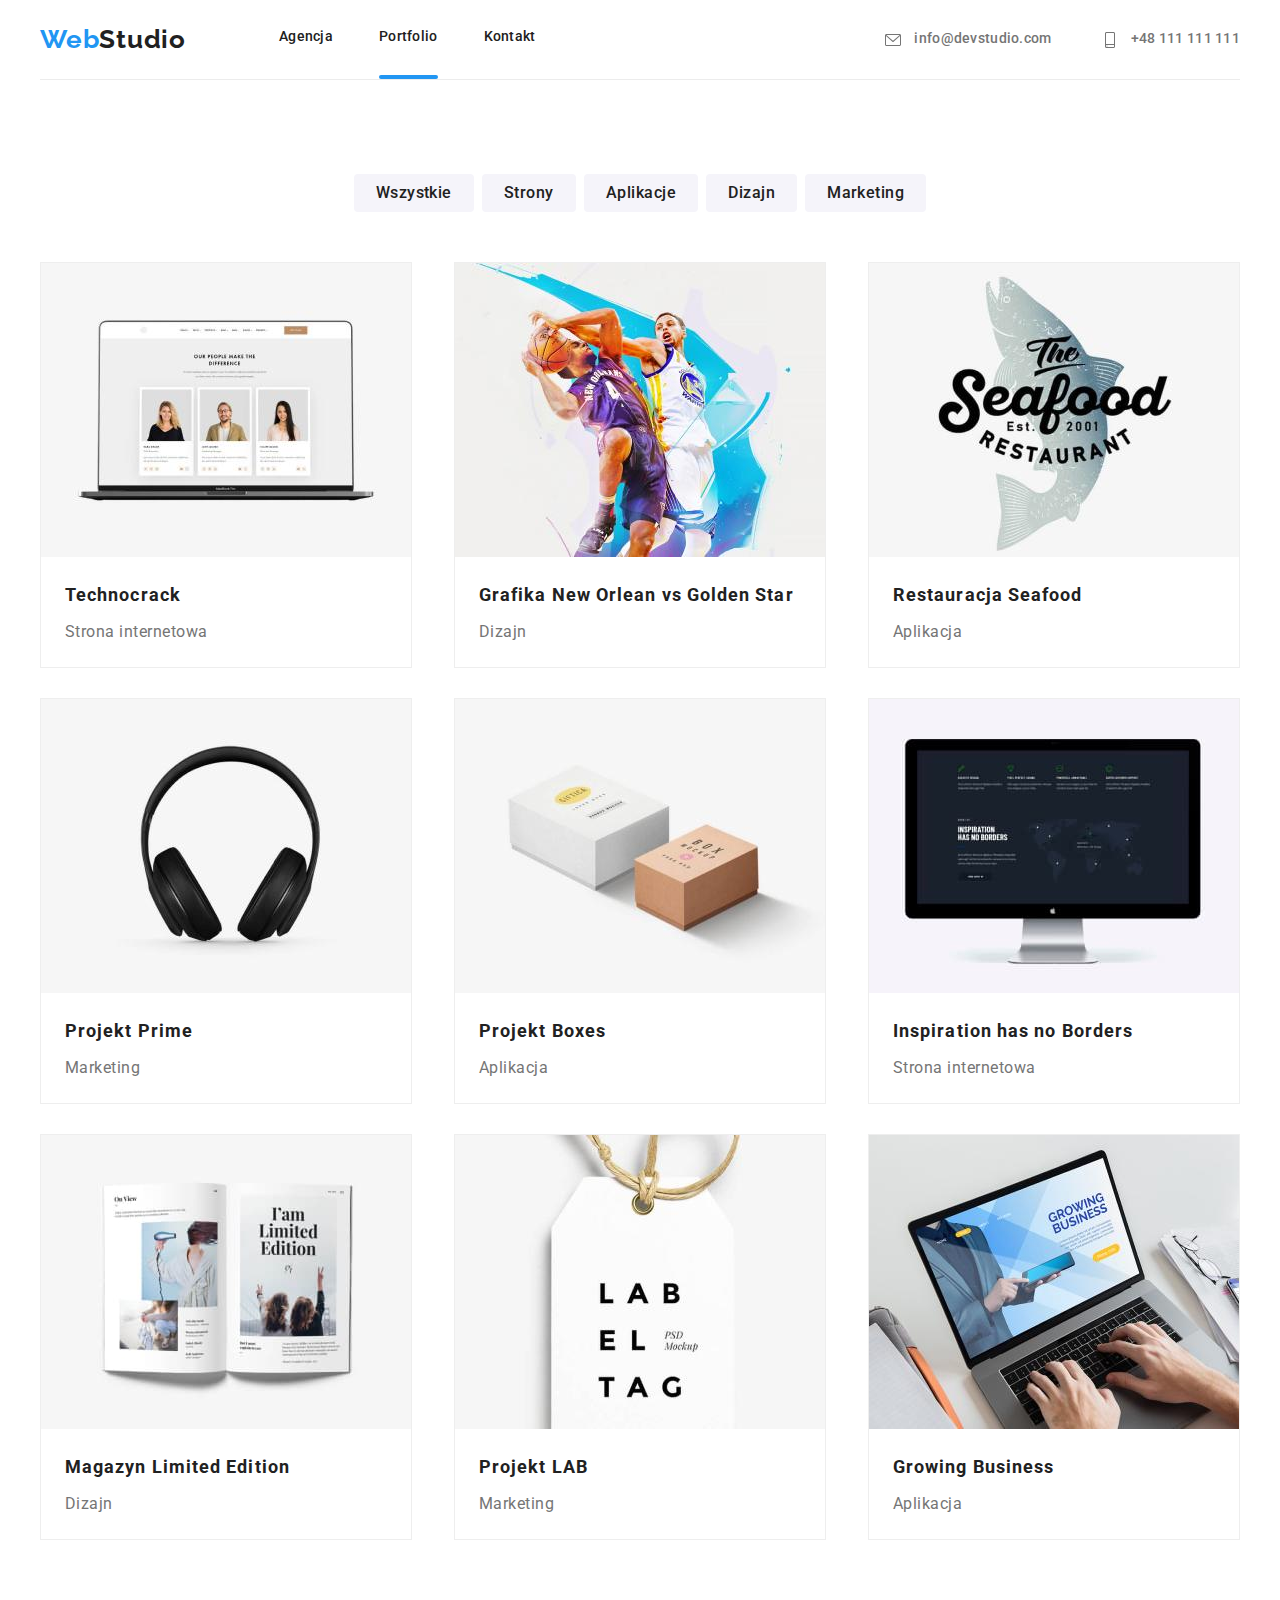
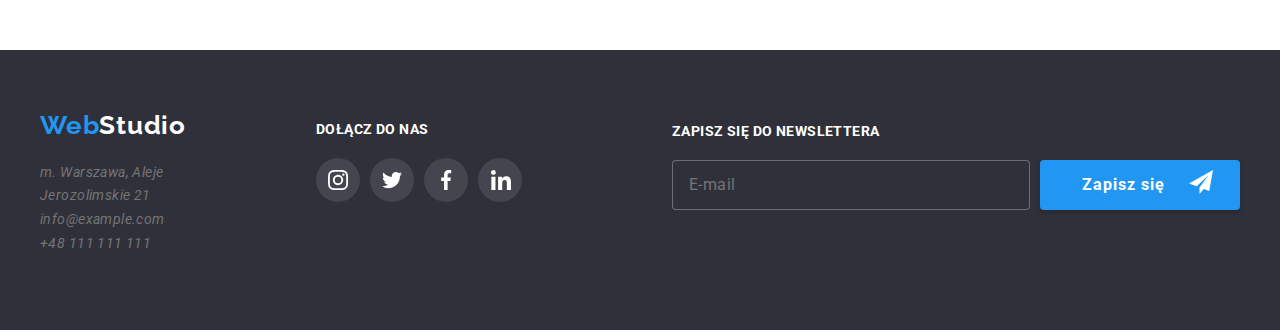
==== portfolio.html @ 516ffc54 "BEM do sprawdzania" ====
<!DOCTYPE html>
<html lang="PL">
  <head>
    <meta charset="UTF-8" />
    <meta http-equiv="X-UA-Compatible" content="IE=edge" />
    <meta name="viewport" content="width=device-width, initial-scale=1.0" />
    <!--Open Google Fonts-->
    <link rel="preconnect" href="https://fonts.googleapis.com" />
    <link rel="preconnect" href="https://fonts.gstatic.com" crossorigin />
    <link
      href="https://fonts.googleapis.com/css2?family=Raleway:wght@700&family=Roboto:wght@400;500;700;900&display=swap"
      rel="stylesheet"
    />
    <!-- Close google fonts-->
    <link
      rel="stylesheet"
      href="https://cdnjs.cloudflare.com/ajax/libs/modern-normalize/1.0.0/modern-normalize.min.css"
    />
    <link rel="stylesheet" href="css/styles.css" />
    <title>Portfolio</title>
  </head>

  <body>
    <header>
      <div class="container">
        <div class="nav-discription">
          <div class="nav-discription__nav-area">
            <a class="main-logo" href="index.html"
              ><span class="main-logo__top-logo-one">Web</span
              ><span class="main-logo__top-logo-two">Studio</span></a
            >
            <nav>
              <ul class="nav-discription__site-navigation">
                <li><a class="nav-discription__item-agency" href="index.html">Agencja</a></li>
                <li>
                  <a class="strip nav-discription__strip" href="portfolio.html">Portfolio</a>
                </li>
                <li><a class="nav-discription__item-contact" href="#">Kontakt</a></li>
              </ul>
            </nav>
          </div>

          <ul class="nav-discription__contact-us">
            <li>
              <a class="nav-discription__social-item" href="mailto:info@devstudio.com"
                ><svg width="16" height="16" class="nav-discription__icon">
                  <use href="images/icons.svg#icon-envelope"></use>
                </svg>
                info@devstudio.com</a
              >
            </li>
            <li>
              <a class="nav-discription__social-item" href="tel:+48111111111"
                ><svg width="16" height="16" class="nav-discription__icon">
                  <use href="images/icons.svg#icon-smartphone"></use>
                </svg>
                +48 111 111 111</a
              >
            </li>
          </ul>
        </div>
      </div>
    </header>

    <main>
      <section>
        <ul class="portfolio-buttons-area container">
          <li><button class="portfolio-buttons-area__button" type="button">Wszystkie</button></li>
          <li><button class="portfolio-buttons-area__button" type="button">Strony</button></li>
          <li><button class="portfolio-buttons-area__button" type="button">Aplikacje</button></li>
          <li><button class="portfolio-buttons-area__button" type="button">Dizajn</button></li>
          <li><button class="portfolio-buttons-area__button" type="button">Marketing</button></li>
        </ul>
      </section>

      <section class="container">
        <ul class="portfolio-projects">
          <li class="portfolio-projects__images-shadow">
            <div class="portfolio-projects__box-overlay">
              <img
                class="portfolio-projects__image"
                src="images/portfolio-images/technocrack.jpg"
                alt="strona internetowa, na której są pracownicy"
              />
              <div class="portfolio-projects__item-overlay">
                <p class="portfolio-projects__text-overlay">
                  Technocrack jest popularną platformą wykorzystywaną do rozpowszechniania
                  koronawirusa. Firmy wykorzystują tę platformę do celów szpiegowskich i ataków na
                  niezabezpieczone serwery konkurencji
                </p>
              </div>
            </div>
            <div class="portfolio-projects__border">
              <h3 class="portfolio-projects__project-name">Technocrack</h3>
              <p class="portfolio-projects__project-discription">Strona internetowa</p>
            </div>
          </li>

          <li class="portfolio-projects__images-shadow">
            <div class="portfolio-projects__box-overlay">
              <img
                class="portfolio-projects__image"
                src="images/portfolio-images/grafika-new-orlean-vs-golden-star.jpg"
                alt="strona internetowa, na której są pracownicy"
              />
              <div class="portfolio-projects__item-overlay">
                <p class="portfolio-projects__text-overlay">
                  Technocrack jest popularną platformą wykorzystywaną do rozpowszechniania
                  koronawirusa. Firmy wykorzystują tę platformę do celów szpiegowskich i ataków na
                  niezabezpieczone serwery konkurencji
                </p>
              </div>
            </div>
            <div class="portfolio-projects__border">
              <h3 class="portfolio-projects__project-name">Grafika New Orlean vs Golden Star</h3>
              <p class="portfolio-projects__project-discription">Dizajn</p>
            </div>
          </li>

          <li class="portfolio-projects__images-shadow">
            <div class="portfolio-projects__box-overlay">
              <img
                class="portfolio-projects__image"
                src="images/portfolio-images/restauracja-seafood.jpg"
                alt="strona internetowa, na której są pracownicy"
              />
              <div class="portfolio-projects__item-overlay">
                <p class="portfolio-projects__text-overlay">
                  Technocrack jest popularną platformą wykorzystywaną do rozpowszechniania
                  koronawirusa. Firmy wykorzystują tę platformę do celów szpiegowskich i ataków na
                  niezabezpieczone serwery konkurencji
                </p>
              </div>
            </div>
            <div class="portfolio-projects__border">
              <h3 class="portfolio-projects__project-name">Restauracja Seafood</h3>
              <p class="portfolio-projects__project-discription">Aplikacja</p>
            </div>
          </li>

          <li class="portfolio-projects__images-shadow">
            <div class="portfolio-projects__box-overlay">
              <img
                class="portfolio-projects__image"
                src="images/portfolio-images/projekt-prime.jpg"
                alt="strona internetowa, na której są pracownicy"
              />
              <div class="portfolio-projects__item-overlay">
                <p class="portfolio-projects__text-overlay">
                  Technocrack jest popularną platformą wykorzystywaną do rozpowszechniania
                  koronawirusa. Firmy wykorzystują tę platformę do celów szpiegowskich i ataków na
                  niezabezpieczone serwery konkurencji
                </p>
              </div>
            </div>
            <div class="portfolio-projects__border">
              <h3 class="portfolio-projects__project-name">Projekt Prime</h3>
              <p class="portfolio-projects__project-discription">Marketing</p>
            </div>
          </li>

          <li class="portfolio-projects__images-shadow">
            <div class="portfolio-projects__box-overlay">
              <img
                class="portfolio-projects__image"
                src="images/portfolio-images/projekt-boxes.jpg"
                alt="strona internetowa, na której są pracownicy"
              />
              <div class="portfolio-projects__item-overlay">
                <p class="portfolio-projects__text-overlay">
                  Technocrack jest popularną platformą wykorzystywaną do rozpowszechniania
                  koronawirusa. Firmy wykorzystują tę platformę do celów szpiegowskich i ataków na
                  niezabezpieczone serwery konkurencji
                </p>
              </div>
            </div>
            <div class="portfolio-projects__border">
              <h3 class="portfolio-projects__project-name">Projekt Boxes</h3>
              <p class="portfolio-projects__project-discription">Aplikacja</p>
            </div>
          </li>

          <li class="portfolio-projects__images-shadow">
            <div class="portfolio-projects__box-overlay">
              <img
                class="portfolio-projects__image"
                src="images/portfolio-images/inspiration-has-no-borders.jpg"
                alt="strona internetowa, na której są pracownicy"
              />
              <div class="portfolio-projects__item-overlay">
                <p class="portfolio-projects__text-overlay">
                  Technocrack jest popularną platformą wykorzystywaną do rozpowszechniania
                  koronawirusa. Firmy wykorzystują tę platformę do celów szpiegowskich i ataków na
                  niezabezpieczone serwery konkurencji
                </p>
              </div>
            </div>
            <div class="portfolio-projects__border">
              <h3 class="portfolio-projects__project-name">Inspiration has no Borders</h3>
              <p class="portfolio-projects__project-discription">Strona internetowa</p>
            </div>
          </li>

          <li class="portfolio-projects__images-shadow">
            <div class="portfolio-projects__box-overlay">
              <img
                class="portfolio-projects__image"
                src="images/portfolio-images/magazyn-limited-edition.jpg"
                alt="strona internetowa, na której są pracownicy"
              />
              <div class="portfolio-projects__item-overlay">
                <p class="portfolio-projects__text-overlay">
                  Technocrack jest popularną platformą wykorzystywaną do rozpowszechniania
                  koronawirusa. Firmy wykorzystują tę platformę do celów szpiegowskich i ataków na
                  niezabezpieczone serwery konkurencji
                </p>
              </div>
            </div>
            <div class="portfolio-projects__border">
              <h3 class="portfolio-projects__project-name">Magazyn Limited Edition</h3>
              <p class="portfolio-projects__project-discription">Dizajn</p>
            </div>
          </li>

          <li class="portfolio-projects__images-shadow">
            <div class="portfolio-projects__box-overlay">
              <img
                class="portfolio-projects__image"
                src="images/portfolio-images/projekt-lab.jpg "
                alt="strona internetowa, na której są pracownicy"
              />
              <div class="portfolio-projects__item-overlay">
                <p class="portfolio-projects__text-overlay">
                  Technocrack jest popularną platformą wykorzystywaną do rozpowszechniania
                  koronawirusa. Firmy wykorzystują tę platformę do celów szpiegowskich i ataków na
                  niezabezpieczone serwery konkurencji
                </p>
              </div>
            </div>
            <div class="portfolio-projects__border">
              <h3 class="portfolio-projects__project-name">Projekt LAB</h3>
              <p class="portfolio-projects__project-discription">Marketing</p>
            </div>
          </li>

          <li class="portfolio-projects__images-shadow">
            <div class="portfolio-projects__box-overlay">
              <img
                class="portfolio-projects__image"
                src="images/portfolio-images/growing-business.jpg"
                alt="strona internetowa, na której są pracownicy"
              />
              <div class="portfolio-projects__item-overlay">
                <p class="portfolio-projects__text-overlay">
                  Technocrack jest popularną platformą wykorzystywaną do rozpowszechniania
                  koronawirusa. Firmy wykorzystują tę platformę do celów szpiegowskich i ataków na
                  niezabezpieczone serwery konkurencji
                </p>
              </div>
            </div>
            <div class="portfolio-projects__border">
              <h3 class="portfolio-projects__project-name">Growing Business</h3>
              <p class="portfolio-projects__project-discription">Aplikacja</p>
            </div>
          </li>
        </ul>
      </section>
    </main>

    <footer class="footer-wrapper">
      <div class="footer-container">
        <div class="footer-discription">
          <a class="footer-logo" href="index.html"
            ><span class="footer-logo__logo-one">Web</span
            ><span class="footer-logo__logo-two">Studio</span></a
          >
          <address>
            <ul class="footer-nav">
              <li>
                <a class="footer-nav__social-links" href="https://goo.gl/maps/fYrhQ94LUuPDDyDd8">
                  m. Warszawa, Aleje Jerozolimskie 21</a
                >
              </li>
              <li>
                <a class="footer-nav__social-links" href="mailto:info@example.com"
                  >info@example.com</a
                >
              </li>
              <li>
                <a class="footer-nav__social-links" href="tel:+48111111111">+48 111 111 111</a>
              </li>
            </ul>
          </address>
        </div>

        <div class="footer-social-media">
          <p class="footer-social-media__header">DOŁĄCZ DO NAS</p>

          <ul class="footer-social-media__list-icons">
            <li>
              <a class="footer-social-media__link" href="#">
                <svg class="footer-social-media__icon" width="44" height="44">
                  <use width="20" x="12" href="images/icons.svg#icon-instagram-2"></use>
                </svg>
              </a>
            </li>
            <li>
              <a href="#">
                <svg class="footer-social-media__icon" width="44" height="44">
                  <use width="20" x="12" href="images/icons.svg#icon-twitter-1"></use>
                </svg>
              </a>
            </li>
            <li>
              <a href="#">
                <svg class="footer-social-media__icon" width="44" height="44">
                  <use width="20" x="12" href="images/icons.svg#icon-facebook-1"></use>
                </svg>
              </a>
            </li>
            <li>
              <a href="#">
                <svg class="footer-social-media__icon" width="44" height="44">
                  <use width="20" x="13" href="images/icons.svg#icon-linkedin-1"></use>
                </svg>
              </a>
            </li>
          </ul>
        </div>

        <form class="footer-form">
          <label class="footer-form__label" for="user_email">Zapisz się do newslettera</label>
          <div class="footer-form__input-discription">
            <input
              class="footer-form__input"
              type="email"
              name="email"
              id="user_email"
              placeholder="E-mail"
              required
            />
            <button class="footer-form__button" type="submit">
              Zapisz się
              <svg width="24" height="24">
                <use href="images/icons.svg#icon-send"></use>
              </svg>
            </button>
          </div>
        </form>
      </div>
    </footer>
  </body>
</html>
---- css/styles.css ----
body {
  font-family: 'Roboto';
  background: var(--color-white);
  max-width: 1600px;
}

:root {
  --color-black: #212121;
  --color-white: #ffffff;
  --color-blue: #2196f3;
  --color-grey: #757575;
  --bg-color: #2f303a;
  --bg-white-color: #f5f4fa;
  --bg-light-grey: #f5f4fa;
  --border-button: #ececec;
  --border-images: #eeeeee;
  --border-frames-clients: #afb1b8;
  --icons-fill-grey: #afb1b8;
}

.container {
  max-width: 1200px;
  margin: 0 auto;
}

.nav-discription {
  display: flex;
  justify-content: space-between;
  padding-top: 24px;
  padding-bottom: 24px;
  border-bottom: 1px solid var(--border-button);
  text-decoration: none;
  color: var(--color-black);
}

.nav-discription__nav-area {
  display: flex;
  align-items: center;
}

.main-logo {
  text-decoration: none;
  color: var(--color-black);
}

.main-logo__top-logo-one {
  font-family: 'Raleway';
  font-weight: 700;
  font-size: 26px;
  line-height: 1.19;
  letter-spacing: 0.03em;
  color: var(--color-blue);
  text-decoration: none;
  margin-top: 0;
  margin-bottom: 0;
  padding-top: 24px;
  padding-bottom: 25px;
}

.main-logo__top-logo-two {
  font-family: 'Raleway';
  font-weight: 700;
  font-size: 26px;
  line-height: 1.19;
  letter-spacing: 0.03em;
  color: var(--color-black);
  margin-top: 0;
  margin-bottom: 0;
}

.nav-discription__site-navigation {
  display: flex;
  list-style: none;
  font-family: 'Roboto';
  font-weight: 500;
  font-size: 14px;
  line-height: 1.14;
  letter-spacing: 0.02em;
  margin-top: 0;
  margin-bottom: 0;
  margin-left: 93px;
  padding-left: 0;
  gap: 46px;
}

.nav-discription__item-agency,
.nav-discription__item-portfolio,
.nav-discription__item-contact {
  text-decoration: none;
  color: var(--color-black);
}

.nav-discription__strip,
.nav-discription__item-portfolio,
.nav-discription__item-contact {
  text-decoration: none;
  color: var(--color-black);
}

.strip::after {
  position: relative;
  display: flex;
  content: '';
  height: 4px;
  width: 100%;
  top: 30px;
  background: var(--color-blue);
  border-radius: 2px;
}

.nav-discription__strip:hover,
.nav-discription__item-agency:hover,
.nav-discription__item-portfolio:hover,
.nav-discription__item-contact:hover,
.social-links:hover,
.nav-discription__social-item:hover,
.nav-discription__icon:hover,
.nav-discription__contact-us:hover,
.footer-nav__social-links:hover {
  color: var(--color-blue);
  transition: 250ms cubic-bezier(0.4, 0, 0.2, 1);
}

.social-links {
  text-decoration: none;
  color: var(--color-black);
}

.nav-discription__contact-us {
  display: flex;
  align-items: center;
  list-style-type: none;
  font-family: 'Roboto';
  font-weight: 500;
  font-size: 14px;
  line-height: 1.14;
  letter-spacing: 0.02em;
  margin: 0px;
  padding: 0px;
  margin-left: 271px;
  gap: 50px;
}

.nav-discription__social-item {
  color: var(--color-grey);
  text-decoration: none;
}

.nav-discription__icon {
  fill: currentColor;
  vertical-align: middle;
  margin-right: 10px;
}

.wrapper-main-studio-discription {
  max-width: 1600px;
  height: 600px;
  margin: 0 auto;
  padding: 200px 452px 200px 452px;
  background-color: var(--bg-color);
  background-image: url('../images/images-studio/headermane-img.jpg'),
    linear-gradient(90deg, rgba(47, 48, 58, 0.4) 0%, rgba(47, 48, 58, 0.4) 0%);
}

.main-studio-discription {
  display: flex;
  flex-direction: column;
  align-items: center;
  position: absolute;
  margin: 0 auto;
}

.main-studio-text {
  max-width: 696px;
  font-family: 'Roboto';
  font-weight: 900;
  font-size: 44px;
  line-height: 1.36;
  text-align: center;
  letter-spacing: 0.06em;
  color: var(--color-white);
  margin: 0 auto;
  margin-bottom: 30px;
}

.studio-button {
  width: 200px;
  height: 50px;
  border: none;
  box-shadow: 0px 4px 4px rgba(0, 0, 0, 0.15);
  border-radius: 4px;
  border-radius: 4px;
  background: var(--color-blue);
  cursor: pointer;
}

.studio-button__text {
  font-family: 'Roboto';
  font-weight: 700;
  font-size: 16px;
  line-height: 1.87;
  color: var(--color-white);
}

.advantages {
  display: flex;
  list-style: none;
  justify-content: space-between;
  margin: 0 auto;
  padding: 0;
  padding-top: 94px;
  padding-bottom: 94px;
  gap: 30px;
}

.advantages__text-block {
  font-family: 'Roboto';
  font-weight: 700;
  font-size: 14px;
  line-height: 1.14;
  letter-spacing: 0.03em;
  color: var(--color-black);
}

.advantages__text-block-discription {
  max-width: 270px;
  font-family: 'Roboto';
  font-weight: 400;
  font-size: 14px;
  line-height: 1.71;
  letter-spacing: 0.03em;
  color: var(--color-grey);
}

.advantages__advantages-icon {
  border-radius: 4px;
  background-color: var(--bg-light-grey);
  cursor: pointer;
}

.advantages-item {
  padding: 25px 100px;
}

.our-clients__header,
.our-activities-wrapper__header,
.our-team__header {
  text-align: center;
  font-family: 'Roboto';
  font-weight: 700;
  font-size: 36px;
  line-height: 1.16;
  letter-spacing: 0.03em;
  color: var(--color-black);
}

.our-activities-wrapper {
  padding-bottom: 94px;
}

.our-activities-wrapper__header {
  margin-top: 0;
  margin-bottom: 50px;
}

.our-activities-images {
  display: flex;
  list-style: none;
  justify-content: space-between;
  margin: 0 auto;
  padding: 0px;
  padding-top: 0px;
  gap: 30px;
}

.our-activities-images__img-position {
  position: relative;
  width: 370px;
}

.our-activities-images__text-wrapper {
  position: absolute;
  width: 370px;
  height: 70px;
  top: 224px;
  background: rgba(47, 48, 58, 0.8);
}

.our-activities-images__text-position {
  font-family: 'Roboto';
  font-weight: 700;
  font-size: 14px;
  line-height: 1.14;
  text-align: center;
  letter-spacing: 0.03em;
  text-transform: uppercase;
  color: var(--color-white);
  margin: 0;
  padding: 27px;
}

.our-team-area {
  max-width: 1600px;
  background: var(--bg-white-color);
  padding-bottom: 94px;
  padding-top: 94px;
}

.our-team__header {
  margin: 0;
  margin-bottom: 50px;
}

.our-team {
  display: flex;
  list-style: none;
  justify-content: space-between;
  margin: 0 auto;
  padding: 0;
  gap: 30px;
}

.our-team__img-discription {
  max-width: 270px;
  height: 260px;
}

.our-team__border {
  text-align: center;
  background: var(--color-white);
  box-shadow: 0px 1px 3px rgba(0, 0, 0, 0.12), 0px 1px 1px rgba(0, 0, 0, 0.14),
    0px 2px 1px rgba(0, 0, 0, 0.2);
  border-radius: 0px 0px 4px 4px;
}

.our-team__employee-name {
  font-family: 'Roboto';
  font-weight: 500;
  font-size: 16px;
  line-height: 1.19;
  letter-spacing: 0.03em;
  color: var(--color-black);
  margin: 0;
  padding-top: 30px;
}

.our-team__employee-position {
  font-family: 'Roboto';
  font-weight: 400;
  font-size: 16px;
  line-height: 1.18;
  letter-spacing: 0.03em;
  color: var(--color-grey);
  margin-top: 10px;
  margin-bottom: 0;
}

.our-team__social-box {
  display: flex;
  list-style: none;
  fill: var(--icons-fill-grey);
  padding: 16px 32px 18px 32px;
  gap: 10px;
}

.our-team__icon {
  border-radius: 50%;
  transition: 250ms cubic-bezier(0.4, 0, 0.2, 1);
}

.our-team__icon:hover {
  border-radius: 50%;
  background-color: var(--color-blue);
  fill: var(--color-white);
  cursor: pointer;
  transition: 250ms cubic-bezier(0.4, 0, 0.2, 1);
}

.team-social-icon:active {
  border-radius: 50%;
  background-color: var(--color-blue);
  fill: var(--color-white);
}

.our-team__social-link {
  fill: var(--icons-fill-grey);
}

.our-team__social-link:focus .our-team__icon,
.footer-social-media__link:focus .footer-social-media__icon {
  border-radius: 50%;
  fill: var(--color-white);
  background-color: var(--color-blue);
}

.our-clients {
  padding-top: 94px;
  padding-bottom: 94px;
}

.our-clients {
  margin: 0;
  margin-bottom: 50px;
}

.our-clients__list-items {
  list-style: none;
  display: flex;
  justify-content: space-between;
  cursor: pointer;
  margin: 0 auto;
  padding: 0px;
}

.our-clients__icon {
  width: 170px;
  height: 92px;
  border: 1px solid var(--border-frames-clients);
  border-radius: 4px;
  fill: var(--icons-fill-grey);
}

.our-clients__icon:hover {
  fill: var(--color-blue);
  border: 1px solid var(--color-blue);
  border-radius: 4px;
  transition: 250ms cubic-bezier(0.4, 0, 0.2, 1);
}

.footer-wrapper {
  max-width: 1600px;
  background-color: var(--bg-color);
}

.footer-discription {
  display: flex;
  flex-direction: column;
  align-items: baseline;
  padding-top: 60px;
  padding-bottom: 60px;
}

.footer-container {
  max-width: 1200px;
  display: flex;
  margin: 0 auto;
}

.footer-logo {
  text-decoration: none;
}

.footer-logo__logo-one {
  font-family: 'Raleway';
  font-weight: 700;
  font-size: 26px;
  line-height: 1.19;
  letter-spacing: 0.03em;
  color: var(--color-blue);
  text-decoration: none;
}

.footer-logo__logo-two {
  font-family: 'Raleway';
  font-weight: 700;
  font-size: 26px;
  line-height: 1.19;
  letter-spacing: 0.03em;
  color: var(--color-white);
  text-decoration: none;
}

.footer-nav {
  list-style: none;
  font-family: 'Roboto';
  font-weight: 400;
  font-size: 14px;
  line-height: 1.71;
  letter-spacing: 0.03em;
  color: rgba(255, 255, 255, 0.6);
  margin-top: 20px;
  gap: 9px;
  padding-left: 0;
}

.footer-nav__social-links {
  text-decoration: none;
  color: var(--color-grey);
}

.footer-social-media {
  margin-left: 70px;
  padding-top: 72px;
}

.footer-social-media__header {
  font-family: 'Roboto';
  font-weight: 700;
  font-size: 14px;
  line-height: 1.14;
  letter-spacing: 0.03em;
  color: var(--color-white);
  margin: 0 auto;
  padding-bottom: 20px;
}

.footer-social-media__list-icons {
  display: flex;
  list-style: none;
  margin: 0;
  padding: 0;
  gap: 10px;
}

.footer-social-media__icon {
  border-radius: 50%;
  fill: var(--color-white);
  background: rgba(255, 255, 255, 0.1);
  cursor: pointer;
}

.footer-social-media__icon:hover {
  background-color: var(--color-blue);
  transition: 250ms cubic-bezier(0.4, 0, 0.2, 1);
}

/*footer-form-start*/

.footer-form {
  display: inline-block;
  padding-top: 72px;
  padding-left: 150px;
  padding-bottom: 94px;
}

.footer-form__label {
  font-family: 'Roboto';
  font-style: normal;
  font-weight: 700;
  font-size: 14px;
  line-height: 16px;
  letter-spacing: 0.03em;
  text-transform: uppercase;
  color: var(--color-white);
}

.footer-form__input-discription {
  display: flex;
  justify-content: center;
  align-items: center;
}

.footer-form__input {
  width: 358px;
  height: 50px;
  font-family: 'Roboto';
  font-weight: 400;
  font-size: 16px;
  line-height: 1.25;
  align-items: center;
  letter-spacing: 0.03em;
  color: rgba(255, 255, 255, 0.6);
  border-radius: 4px;
  margin-top: 20px;
  border: 1px solid rgba(255, 255, 255, 0.3);
  background-color: var(--bg-color);
  padding-top: 15px;
  padding-bottom: 15px;
  padding-left: 16px;
}

.footer-form__button {
  width: 200px;
  display: flex;
  font-family: 'Roboto';
  font-weight: 700;
  font-size: 16px;
  line-height: 1.87;
  letter-spacing: 0.06em;
  color: var(--color-white);
  background: var(--color-blue);
  box-shadow: 0px 4px 4px rgba(0, 0, 0, 0.15);
  border-radius: 4px;
  cursor: pointer;
  border: none;
  margin: 0;
  margin-top: 20px;
  margin-left: 10px;
  padding-left: 42px;
  padding-top: 10px;
  padding-bottom: 10px;
  gap: 24px;
}

/*footer-form-end*/

/*portfolio-discription-start*/

.portfolio-buttons-area {
  display: flex;
  flex-direction: row;
  justify-content: center;
  list-style-type: none;
  margin: 0 auto;
  padding: 0;
  padding-top: 94px;
  padding-bottom: 50px;
  gap: 8px;
}

.portfolio-buttons-area__button {
  font-family: 'Roboto';
  font-weight: 500;
  font-size: 16px;
  line-height: 1.62;
  letter-spacing: 0.03em;
  color: var(--color-black);
  background: var(--bg-white-color);
  border: none;
  border-radius: 4px;
  cursor: pointer;
  padding: 6px 22px 6px 22px;
}

.portfolio-buttons-area__button:focus,
.portfolio-buttons-area__button:hover {
  color: var(--color-white);
  background-color: var(--color-blue);
  box-shadow: 0px 3px 1px rgba(0, 0, 0, 0.1), 0px 1px 2px rgba(0, 0, 0, 0.08),
    0px 2px 2px rgba(0, 0, 0, 0.12);
  transition: 250ms cubic-bezier(0.4, 0, 0.2, 1);
}

.portfolio-projects {
  display: flex;
  flex-wrap: wrap;
  list-style-type: none;
  justify-content: space-between;
  margin-top: 0;
  padding: 0;
  padding-bottom: 94px;
  gap: 30px;
}

.portfolio-projects__images-shadow:hover {
  border: 0px solid var(--border-images);
  box-shadow: 0px 1px 1px rgba(0, 0, 0, 0.12), 0px 4px 4px rgba(0, 0, 0, 0.06),
    1px 4px 6px rgba(0, 0, 0, 0.16);
  cursor: pointer;
  transition: 250ms cubic-bezier(0.4, 0, 0.2, 1);
}

.portfolio-projects__project-name {
  font-family: 'Roboto';
  font-weight: 700;
  font-size: 18px;
  line-height: 2;
  letter-spacing: 0.06em;
  color: var(--color-black);
  margin-top: 0px;
  margin-left: 24px;
  margin-bottom: 4px;
  padding-top: 20px;
}

.portfolio-projects__project-discription {
  font-family: 'Roboto';
  font-weight: 400;
  font-size: 16px;
  line-height: 1.87;
  letter-spacing: 0.03em;
  color: var(--color-grey);
  margin-top: 0px;
  margin-bottom: 20px;
  margin-left: 24px;
}

.portfolio-projects__image {
  vertical-align: middle;
  background: var(--color-white);
  border-top: 1px solid var(--border-images);
  border-right: 1px solid var(--border-images);
  border-left: 1px solid var(--border-images);
}

.portfolio-projects__border {
  background: var(--color-white);
  border-left: 1px solid var(--border-images);
  border-bottom: 1px solid var(--border-images);
  border-right: 1px solid var(--border-images);
}

.portfolio-projects__box-overlay {
  position: relative;
  overflow: hidden;
  font-size: 0;
}

.portfolio-projects__item-overlay {
  position: absolute;
  width: 100%;
  height: 100%;
  top: 0;
  left: 0;
  background: rgba(33, 150, 243, 0.9);
  transform: translateY(+100%);
  transition: 250ms cubic-bezier(0.4, 0, 0.2, 1);
}

.portfolio-projects__box-overlay:focus .portfolio-projects__item-overlay,
.portfolio-projects__box-overlay:hover .portfolio-projects__item-overlay {
  transform: translateX(0);
  transition: 250ms cubic-bezier(0.4, 0, 0.2, 1);
}

.portfolio-projects__images-shadow .portfolio-projects__item-overlay {
  transform: translateY(+100%);
  transition: 250ms cubic-bezier(0.4, 0, 0.2, 1);
}

.portfolio-projects__images-shadow:focus .portfolio-projects__item-overlay,
.portfolio-projects__images-shadow:hover .portfolio-projects__item-overlay {
  transform: translateY(0);
  transition: 250ms cubic-bezier(0.4, 0, 0.2, 1);
}

.portfolio-projects__text-overlay {
  width: 100%;
  height: 100%;
  font-family: 'Roboto';
  font-weight: 400;
  font-size: 18px;
  line-height: 28px;
  letter-spacing: 0.03em;
  color: var(--color-white);
  margin: 0;
  padding: 49px 45px 49px 24px;
}

/*portfolio-discription-end*/

/*modal-start*/

.backdrop {
  position: fixed;
  left: 0;
  top: 0;
  width: 100%;
  height: 100%;
  display: flex;
  justify-content: center;
  align-items: center;
  background-color: rgba(0, 0, 0, 0.2);
  transition: transform 250ms cubic-bezier(0.4, 0, 0.2, 1),
    opacity 250ms cubic-bezier(0.4, 0, 0.2, 1);
}

.modal {
  position: absolute;
  width: 528px;
  height: 581px;
  top: 50%;
  left: 50%;
  border-radius: 4px;
  transform: translate(-50%, -50%);
  background-color: var(--color-white);
}

.close-btn-discription {
  position: absolute;
  top: 6px;
  left: 5px;
}

.close-btn {
  position: absolute;
  top: 8px;
  right: 8px;
  width: 30px;
  height: 30px;
  background-color: var(--color-white);
  border-radius: 50%;
  border: 1px solid rgba(0, 0, 0, 0.2);
  cursor: pointer;
}

.is-hidden {
  opacity: 0;
  visibility: hidden;
  pointer-events: none;
}

.modal__header {
  font-family: 'Roboto';
  font-style: normal;
  font-weight: 700;
  font-size: 20px;
  line-height: 1.15;
  text-align: center;
  letter-spacing: 0.03em;
  color: var(--color-black);
  padding: 40px 40px 0 40px;
  margin: 0;
  margin-bottom: 30px;
}

.modal__form-wrapper {
  padding: 0 42px 94px 40px;
}

.modal__form-items {
  position: relative;
  display: flex;
  flex-direction: column;
  margin-top: 10px;
}

.modal__icon {
  position: absolute;
  top: 50%;
  left: 15px;
}

.modal__input:focus,
.modal__textarea:focus {
  border: 1px solid var(--color-blue);
  border-radius: 4px;
  outline: 0;
  transition: 250ms cubic-bezier(0.4, 0, 0.2, 1);
  fill: var(--color-blue);
}

.modal__input:focus + svg {
  fill: #2196f3;
  transition: 250ms cubic-bezier(0.4, 0, 0.2, 1);
}

.modal__input,
.modal__textarea {
  width: 448px;
  height: 40px;
  border: 1px solid rgba(33, 33, 33, 0.2);
  border-radius: 4px;
  padding-left: 42px;
}

.modal__label {
  font-family: 'Roboto';
  font-weight: 400;
  font-size: 12px;
  line-height: 14px;
  letter-spacing: 0.01em;
  color: var(--color-grey);
}

.modal__textarea {
  width: 448px;
  height: 120px;
  margin-bottom: 20px;
  padding: 12px 16px;
}

.modal__textarea::placeholder {
  font-family: 'Roboto';
  font-weight: 400;
  font-size: 12px;
  line-height: 1.16;
  letter-spacing: 0.01em;
  color: rgba(117, 117, 117, 0.5);
  position: absolute;
  top: 12;
  left: 16;
}

.modal__button {
  width: 200px;
  height: 50px;
  font-family: 'Roboto';
  font-weight: 700;
  font-size: 16px;
  line-height: 1.87;
  letter-spacing: 0.06em;
  background-color: var(--color-blue);
  border: none;
  border-radius: 4px;
  box-shadow: 0px 4px 4px rgba(0, 0, 0, 0.15);
  color: var(--color-white);
  margin: 0 auto;
  margin-top: 30px;
  cursor: pointer;
}

.modal-agreements__input[type='checkbox'] {
  width: 15px;
  height: 14px;
  background-color: var(--color-white);
  appearance: none;
  border: 0.1px solid var(--color-black);
  border-radius: 4px;
  margin: 0;
  margin-right: 7px;
}

.modal-agreements__privacy {
  position: relative;
  display: flex;
  align-items: center;
  font-family: 'Roboto';
  font-weight: 400;
  font-size: 14px;
  line-height: 1.71;
  letter-spacing: 0.03em;
  color: var(--color-grey);
  margin: 0 auto;
  margin-right: 14px;
  margin-left: 14px;
  margin-bottom: 40px;
}

.modal-agreements__icon {
  position: absolute;
  top: 50%;
  left: 0;
  transform: translateY(-50%);
  opacity: 0;
  border-radius: 4px;
  transition: 250ms cubic-bezier(0.4, 0, 0.2, 1);
  cursor: pointer;
}

.modal-agreements__input[type='checkbox']:checked + svg {
  opacity: 1;
}

.modal-agreements__link {
  color: var(--color-blue);
}

.modal-agreements__text {
  margin: 0;
  padding: 0;
}

.modal__button {
  display: flex;
  justify-content: center;
  align-items: center;
}

/*modal-end*/
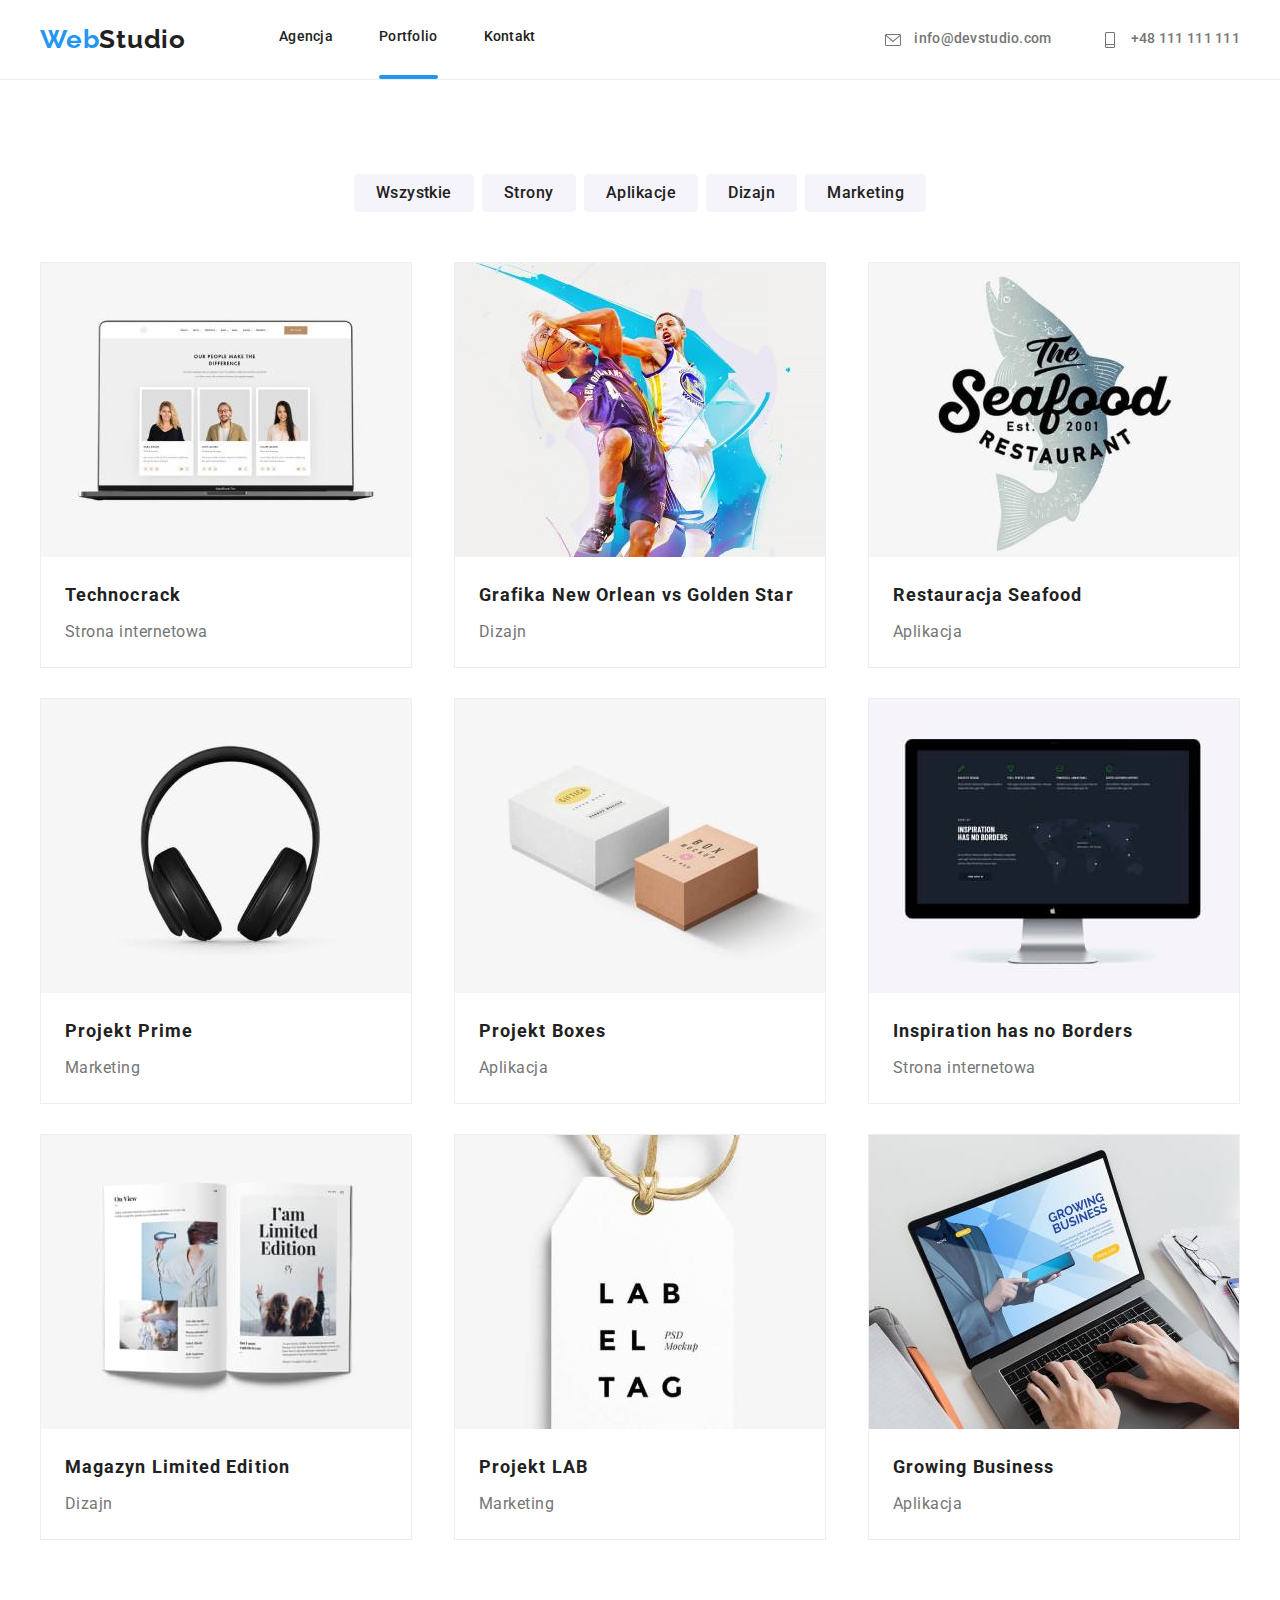
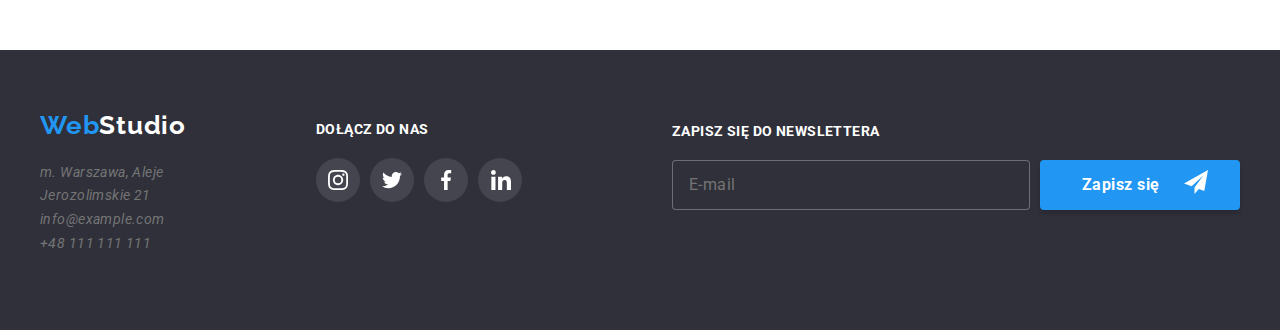
==== commit a3d14459: "hw 7 1 commit" ====
--- a/portfolio.html
+++ b/portfolio.html
@@ -16,12 +16,12 @@
       rel="stylesheet"
       href="https://cdnjs.cloudflare.com/ajax/libs/modern-normalize/1.0.0/modern-normalize.min.css"
     />
-    <link rel="stylesheet" href="css/styles.css" />
+    <link rel="stylesheet" href="css/main.min.css" />
     <title>Portfolio</title>
   </head>
 
   <body>
-    <header>
+    <header class="portfolio-border">
       <div class="container">
         <div class="nav-discription">
           <div class="nav-discription__nav-area">
@@ -42,7 +42,7 @@
 
           <ul class="nav-discription__contact-us">
             <li>
-              <a class="nav-discription__social-item" href="mailto:info@devstudio.com"
+              <a class="nav-discription__social-mail" href="mailto:info@devstudio.com"
                 ><svg width="16" height="16" class="nav-discription__icon">
                   <use href="images/icons.svg#icon-envelope"></use>
                 </svg>
@@ -50,7 +50,7 @@
               >
             </li>
             <li>
-              <a class="nav-discription__social-item" href="tel:+48111111111"
+              <a class="nav-discription__social-tel" href="tel:+48111111111"
                 ><svg width="16" height="16" class="nav-discription__icon">
                   <use href="images/icons.svg#icon-smartphone"></use>
                 </svg>
--- a/css/main.min.css
+++ b/css/main.min.css
@@ -0,0 +1 @@
+body{background:#fff;max-width:1600px}.portfolio-border{border-bottom:1px solid #ececec}.container{max-width:1200px;margin:0 auto}.is-hidden{opacity:0;visibility:hidden;pointer-events:none}.close-btn-discription{position:absolute;top:6px;left:5px}.close-btn{position:absolute;top:8px;right:8px;width:30px;height:30px;background-color:#fff;border-radius:50%;border:1px solid rgba(0,0,0,.1);cursor:pointer}.container{max-width:1200px;margin:0 auto}.container .nav-discription{display:-webkit-box;display:-ms-flexbox;display:flex;-webkit-box-pack:justify;-ms-flex-pack:justify;justify-content:space-between;padding-top:24px;padding-bottom:24px;text-decoration:none;color:#212121}.container .nav-discription__nav-area{display:-webkit-box;display:-ms-flexbox;display:flex;-webkit-box-align:center;-ms-flex-align:center;align-items:center}.container .nav-discription .main-logo{text-decoration:none}.container .nav-discription .main-logo__top-logo-one{font-family:"Raleway";font-weight:700;font-size:26px;line-height:1.19;letter-spacing:.03em;color:#2196f3}.container .nav-discription .main-logo__top-logo-two{font-family:"Raleway";font-weight:700;font-size:26px;line-height:1.19;letter-spacing:.03em;color:#212121}.container .nav-discription__site-navigation{display:-webkit-box;display:-ms-flexbox;display:flex;list-style:none;font-family:"Roboto";font-weight:500;font-size:14px;line-height:1.14;letter-spacing:.02em;margin-top:0;margin-bottom:0;margin-left:93px;padding-left:0;gap:46px}.container .nav-discription__item-agency,.container .nav-discription__item-portfolio,.container .nav-discription__item-contact{text-decoration:none;color:#212121}.container .nav-discription__strip,.container .nav-discription__item-portfolio,.container .nav-discription__item-contact{text-decoration:none;color:#212121}.container .nav-discription__strip::after{position:relative;display:-webkit-box;display:-ms-flexbox;display:flex;content:"";height:4px;width:100%;top:30px;background:#2196f3;border-radius:2px}.container .nav-discription__social-mail{color:#757575;text-decoration:none}.container .nav-discription__social-tel{color:#757575;text-decoration:none}.container .nav-discription__contact-us{display:-webkit-box;display:-ms-flexbox;display:flex;-webkit-box-align:center;-ms-flex-align:center;align-items:center;list-style-type:none;font-family:"Roboto";font-weight:500;font-size:14px;line-height:1.14;letter-spacing:.02em;margin:0px;padding:0px;margin-left:271px;gap:50px}.container .nav-discription__icon{fill:currentColor;vertical-align:middle;margin-right:10px}.container .nav-discription__strip:hover,.container .nav-discription__item-agency:hover,.container .nav-discription__item-portfolio:hover,.container .nav-discription__item-contact:hover,.container .nav-discription__social-mail:hover,.container .nav-discription__social-tel:hover,.container .nav-discription__icon:hover{color:#2196f3;-webkit-transition:250ms cubic-bezier(0.4, 0, 0.2, 1);transition:250ms cubic-bezier(0.4, 0, 0.2, 1)}.wrapper-main-studio-discription{max-width:1600px;height:600px;margin:0 auto;padding:200px 452px 200px 452px;background-color:var(--bg-color);background-image:url("../images/images-studio/headermane-img.jpg"),-webkit-gradient(linear, left top, right top, from(rgba(47, 48, 58, 0.4)), color-stop(0%, rgba(47, 48, 58, 0.4)));background-image:url("../images/images-studio/headermane-img.jpg"),linear-gradient(90deg, rgba(47, 48, 58, 0.4) 0%, rgba(47, 48, 58, 0.4) 0%)}.wrapper-main-studio-discription .main-studio{display:-webkit-box;display:-ms-flexbox;display:flex;-webkit-box-orient:vertical;-webkit-box-direction:normal;-ms-flex-direction:column;flex-direction:column;-webkit-box-align:center;-ms-flex-align:center;align-items:center;position:absolute;margin:0 auto}.wrapper-main-studio-discription .main-studio__main-header{max-width:696px;text-align:center;font-family:"Roboto";font-weight:900;font-size:44px;line-height:1.36;letter-spacing:.06em;color:#fff;margin:0 auto;margin-bottom:30px}.wrapper-main-studio-discription .main-studio__studio-button{width:200px;height:50px;border:none;-webkit-box-shadow:0px 4px 4px rgba(0,0,0,.15);box-shadow:0px 4px 4px rgba(0,0,0,.15);border-radius:4px;border-radius:4px;background:#2196f3;cursor:pointer}.wrapper-main-studio-discription .main-studio__button-text{font-family:"Roboto";font-weight:700;font-size:16px;line-height:1.87;letter-spacing:.06em;color:#fff}.advantages{display:-webkit-box;display:-ms-flexbox;display:flex;list-style:none;-webkit-box-pack:justify;-ms-flex-pack:justify;justify-content:space-between;margin:0 auto;padding:0;padding-top:94px;padding-bottom:94px;gap:30px}.advantages__text-block{font-family:"Roboto";font-weight:700;font-size:14px;line-height:1.14;letter-spacing:.03em;color:#212121}.advantages__text-block-discription{max-width:270px;font-family:"Roboto";font-weight:400;font-size:14px;line-height:1.71;letter-spacing:.03em;color:#212121}.advantages__advantages-icon{border-radius:4px;background-color:#f5f4fa;cursor:pointer}.our-activities-wrapper{padding-bottom:94px}.our-activities-wrapper__header{text-align:center;font-family:"Roboto";font-weight:700;font-size:36px;line-height:1.16;letter-spacing:.03em;color:#212121;margin-top:0;margin-bottom:50px}.our-activities-wrapper .our-activities-images{display:-webkit-box;display:-ms-flexbox;display:flex;list-style:none;-webkit-box-pack:justify;-ms-flex-pack:justify;justify-content:space-between;margin:0 auto;padding:0px;padding-top:0px;gap:30px}.our-activities-wrapper .our-activities-images__img-position{position:relative;width:370px}.our-activities-wrapper .our-activities-images__text-wrapper{position:absolute;width:370px;height:70px;top:224px;background:rgba(47,48,58,.8)}.our-activities-wrapper .our-activities-images__text-position{text-transform:uppercase;text-align:center;font-family:"Roboto";font-weight:700;font-size:14px;line-height:1.14;letter-spacing:.03em;color:#fff;margin:0;padding:27px}.our-team-area{max-width:1600px;background:#f5f4fa;padding-bottom:94px;padding-top:94px}.our-team-area__header{text-align:center;font-family:"Roboto";font-weight:700;font-size:36px;line-height:1.16;letter-spacing:.03em;color:#212121;margin:0;margin-bottom:50px}.our-team-area .our-team{display:-webkit-box;display:-ms-flexbox;display:flex;list-style:none;-webkit-box-pack:justify;-ms-flex-pack:justify;justify-content:space-between;margin:0 auto;padding:0;gap:30px}.our-team-area .our-team__img-discription{max-width:270px;height:260px}.our-team-area .our-team__border{text-align:center;background:#fff;-webkit-box-shadow:0px 1px 3px rgba(0,0,0,.12),0px 1px 1px rgba(0,0,0,.14),0px 2px 1px rgba(0,0,0,.2);box-shadow:0px 1px 3px rgba(0,0,0,.12),0px 1px 1px rgba(0,0,0,.14),0px 2px 1px rgba(0,0,0,.2);border-radius:0px 0px 4px 4px}.our-team-area .our-team__employee-name{font-family:"Roboto";font-weight:500;font-size:16px;line-height:1.19;letter-spacing:.03em;color:#212121;margin:0;padding-top:30px}.our-team-area .our-team__employee-position{font-family:"Roboto";font-weight:400;font-size:16px;line-height:1.18;letter-spacing:.03em;color:#757575;margin-top:10px;margin-bottom:0}.our-team-area .our-team__social-box{display:-webkit-box;display:-ms-flexbox;display:flex;list-style:none;fill:#afb1b8;padding:16px 32px 18px 32px;gap:10px}.our-team-area .our-team__icon{border-radius:50%;-webkit-transition:250ms cubic-bezier(0.4, 0, 0.2, 1);transition:250ms cubic-bezier(0.4, 0, 0.2, 1)}.our-team-area .our-team__icon:hover{border-radius:50%;background-color:#2196f3;fill:#fff;cursor:pointer;-webkit-transition:250ms cubic-bezier(0.4, 0, 0.2, 1);transition:250ms cubic-bezier(0.4, 0, 0.2, 1)}.our-team-area .our-team__icon:active{border-radius:50%;background-color:#2196f3;fill:#fff}.our-team-area .our-team__social-link{fill:#afb1b8}.our-team-area .our-team__social-link:focus .our-team-area .our-team__icon{border-radius:50%;fill:#fff;background-color:#2196f3}.our-clients{padding-top:94px;padding-bottom:94px;margin:0;margin-bottom:50px}.our-clients__header{text-align:center;font-family:"Roboto";font-weight:700;font-size:36px;line-height:1.16;letter-spacing:.03em;color:#212121}.our-clients__list-items{list-style:none;display:-webkit-box;display:-ms-flexbox;display:flex;-webkit-box-pack:justify;-ms-flex-pack:justify;justify-content:space-between;cursor:pointer;margin:0 auto;padding:0px}.our-clients__icon{width:170px;height:92px;border:1px solid #afb1b8;border-radius:4px;fill:#afb1b8}.our-clients__icon:hover{fill:#2196f3;border:1px solid #2196f3;border-radius:4px;-webkit-transition:250ms cubic-bezier(0.4, 0, 0.2, 1);transition:250ms cubic-bezier(0.4, 0, 0.2, 1)}.footer-wrapper{max-width:1600px;background-color:#2f303a}.footer-wrapper .footer-container{max-width:1200px;display:-webkit-box;display:-ms-flexbox;display:flex;margin:0 auto}.footer-wrapper .footer-container .footer-discription{display:-webkit-box;display:-ms-flexbox;display:flex;-webkit-box-orient:vertical;-webkit-box-direction:normal;-ms-flex-direction:column;flex-direction:column;-webkit-box-align:baseline;-ms-flex-align:baseline;align-items:baseline;padding-top:60px;padding-bottom:60px}.footer-wrapper .footer-container .footer-logo{text-decoration:none}.footer-wrapper .footer-container .footer-logo__logo-one{font-family:"Raleway";font-weight:700;font-size:26px;line-height:1.19;letter-spacing:.03em;color:#2196f3;text-decoration:none}.footer-wrapper .footer-container .footer-logo__logo-two{font-family:"Raleway";font-weight:700;font-size:26px;line-height:1.19;letter-spacing:.03em;color:#fff;text-decoration:none}.footer-wrapper .footer-container .footer-nav{list-style:none;font-family:"Roboto";font-weight:400;font-size:14px;line-height:1.71;letter-spacing:.03em;margin-top:20px;gap:9px;padding-left:0}.footer-wrapper .footer-container .footer-nav__social-links{text-decoration:none;color:#757575}.footer-wrapper .footer-container .footer-nav__social-links:hover{color:#2196f3}.footer-wrapper .footer-container .footer-social-media{margin-left:70px;padding-top:72px}.footer-wrapper .footer-container .footer-social-media__header{font-family:"Roboto";font-weight:700;font-size:14px;line-height:1.14;letter-spacing:.03em;color:#fff;margin:0 auto;padding-bottom:20px}.footer-wrapper .footer-container .footer-social-media__list-icons{display:-webkit-box;display:-ms-flexbox;display:flex;list-style:none;margin:0;padding:0;gap:10px}.footer-wrapper .footer-container .footer-social-media__icon{border-radius:50%;fill:#fff;background:rgba(255,255,255,.1);cursor:pointer}.footer-wrapper .footer-container .footer-social-media__icon:hover{background-color:#2196f3;-webkit-transition:250ms cubic-bezier(0.4, 0, 0.2, 1);transition:250ms cubic-bezier(0.4, 0, 0.2, 1)}.footer-wrapper .footer-container .footer-form{display:inline-block;padding-top:72px;padding-left:150px;padding-bottom:94px}.footer-wrapper .footer-container .footer-form__label{text-transform:uppercase;font-family:"Roboto";font-weight:700;font-size:14px;line-height:1.14;letter-spacing:.03em;color:#fff}.footer-wrapper .footer-container .footer-form__input-discription{display:-webkit-box;display:-ms-flexbox;display:flex;-webkit-box-pack:center;-ms-flex-pack:center;justify-content:center;-webkit-box-align:center;-ms-flex-align:center;align-items:center}.footer-wrapper .footer-container .footer-form__input{width:358px;height:50px;-webkit-box-align:center;-ms-flex-align:center;align-items:center;font-family:"Roboto";font-weight:400;font-size:16px;line-height:1.25;letter-spacing:.03em;color:rgba(255,255,255,.6);border-radius:4px;border:1px solid rgba(255,255,255,.3);background-color:#2f303a;margin-top:20px;padding-top:15px;padding-bottom:15px;padding-left:16px}.footer-wrapper .footer-container .footer-form__button{width:200px;display:-webkit-box;display:-ms-flexbox;display:flex;font-family:"Roboto";font-weight:700;font-size:16px;line-height:1.87;letter-spacing:.03em;color:#fff;background:#2196f3;-webkit-box-shadow:0px 4px 4px rgba(0,0,0,.15);box-shadow:0px 4px 4px rgba(0,0,0,.15);border-radius:4px;cursor:pointer;border:none;margin:0;margin-top:20px;margin-left:10px;padding-left:42px;padding-top:10px;padding-bottom:10px;gap:24px}.backdrop{position:fixed;left:0;top:0;width:100%;height:100%;display:-webkit-box;display:-ms-flexbox;display:flex;-webkit-box-pack:center;-ms-flex-pack:center;justify-content:center;-webkit-box-align:center;-ms-flex-align:center;align-items:center;background-color:0px 1px 3px rgba(0,0,0,.12),0px 1px 1px rgba(0,0,0,.14),0px 2px 1px rgba(0,0,0,.2);-webkit-transition:opacity 250ms cubic-bezier(0.4, 0, 0.2, 1),-webkit-transform 250ms cubic-bezier(0.4, 0, 0.2, 1);transition:opacity 250ms cubic-bezier(0.4, 0, 0.2, 1),-webkit-transform 250ms cubic-bezier(0.4, 0, 0.2, 1);transition:transform 250ms cubic-bezier(0.4, 0, 0.2, 1),opacity 250ms cubic-bezier(0.4, 0, 0.2, 1);transition:transform 250ms cubic-bezier(0.4, 0, 0.2, 1),opacity 250ms cubic-bezier(0.4, 0, 0.2, 1),-webkit-transform 250ms cubic-bezier(0.4, 0, 0.2, 1)}.modal{position:absolute;width:528px;height:581px;top:50%;left:50%;border-radius:4px;-webkit-transform:translate(-50%, -50%);transform:translate(-50%, -50%);background-color:#fff}.modal__header{text-align:center;font-family:"Roboto";font-weight:700;font-size:20px;line-height:1.15;letter-spacing:.03em;color:#212121;padding:40px 40px 0 40px;margin:0;margin-bottom:30px}.modal__form-wrapper{padding:0 42px 94px 40px}.modal__form-items{position:relative;display:-webkit-box;display:-ms-flexbox;display:flex;-webkit-box-orient:vertical;-webkit-box-direction:normal;-ms-flex-direction:column;flex-direction:column;margin-top:10px}.modal__icon{position:absolute;top:50%;left:15px}.modal__input:focus,.modal__textarea:focus{border:1px solid #2196f3;border-radius:4px;outline:0;-webkit-transition:250ms cubic-bezier(0.4, 0, 0.2, 1);transition:250ms cubic-bezier(0.4, 0, 0.2, 1);fill:#2196f3}.modal__input:focus+svg{fill:#2196f3;-webkit-transition:250ms cubic-bezier(0.4, 0, 0.2, 1);transition:250ms cubic-bezier(0.4, 0, 0.2, 1)}.modal__input,.modal__textarea{width:448px;height:40px;border:1px solid rgba(33,33,33,.2);border-radius:4px;padding-left:42px}.modal__label{font-family:"Roboto";font-weight:400;font-size:12px;line-height:1.16;letter-spacing:.01em;color:#757575}.modal__textarea{width:448px;height:120px;margin-bottom:20px;padding:12px 16px}.modal__textarea::-webkit-input-placeholder{font-family:"Roboto";font-weight:400;font-size:12px;line-height:1.16;letter-spacing:.01em;color:rgba(117,117,117,.5);position:absolute;top:12;left:16}.modal__textarea::-moz-placeholder{font-family:"Roboto";font-weight:400;font-size:12px;line-height:1.16;letter-spacing:.01em;color:rgba(117,117,117,.5);position:absolute;top:12;left:16}.modal__textarea:-ms-input-placeholder{font-family:"Roboto";font-weight:400;font-size:12px;line-height:1.16;letter-spacing:.01em;color:rgba(117,117,117,.5);position:absolute;top:12;left:16}.modal__textarea::-ms-input-placeholder{font-family:"Roboto";font-weight:400;font-size:12px;line-height:1.16;letter-spacing:.01em;color:rgba(117,117,117,.5);position:absolute;top:12;left:16}.modal__textarea::placeholder{font-family:"Roboto";font-weight:400;font-size:12px;line-height:1.16;letter-spacing:.01em;color:rgba(117,117,117,.5);position:absolute;top:12;left:16}.modal-agreements__input[type=checkbox]{width:15px;height:14px;background-color:#fff;-webkit-appearance:none;-moz-appearance:none;appearance:none;border:.1px solid #212121;border-radius:4px;margin:0;margin-right:7px}.modal-agreements__privacy{position:relative;display:-webkit-box;display:-ms-flexbox;display:flex;-webkit-box-align:center;-ms-flex-align:center;align-items:center;font-family:"Roboto";font-weight:400;font-size:14px;line-height:1.71;letter-spacing:.03em;color:#757575;margin:0 auto;margin-right:14px;margin-left:14px;margin-bottom:40px}.modal-agreements__icon{position:absolute;top:50%;left:0;-webkit-transform:translateY(-50%);transform:translateY(-50%);opacity:0;border-radius:4px;-webkit-transition:250ms cubic-bezier(0.4, 0, 0.2, 1);transition:250ms cubic-bezier(0.4, 0, 0.2, 1);cursor:pointer}.modal-agreements__input[type=checkbox]:checked+svg{opacity:1}.modal-agreements__link{color:#2196f3}.modal-agreements__text{margin:0;padding:0}.modal-agreements__button{display:-webkit-box;display:-ms-flexbox;display:flex;-webkit-box-pack:center;-ms-flex-pack:center;justify-content:center;-webkit-box-align:center;-ms-flex-align:center;align-items:center;width:200px;height:50px;font-family:"Roboto";font-weight:700;font-size:16px;line-height:1.87;letter-spacing:.06em;color:#fff;background-color:#2196f3;border:none;border-radius:4px;-webkit-box-shadow:0px 4px 4px rgba(0,0,0,.15);box-shadow:0px 4px 4px rgba(0,0,0,.15);margin:0 auto;margin-top:30px;cursor:pointer}.portfolio-buttons-area{display:-webkit-box;display:-ms-flexbox;display:flex;-webkit-box-orient:horizontal;-webkit-box-direction:normal;-ms-flex-direction:row;flex-direction:row;-webkit-box-pack:center;-ms-flex-pack:center;justify-content:center;list-style-type:none;margin:0 auto;padding:0;padding-top:94px;padding-bottom:50px;gap:8px}.portfolio-buttons-area__button{font-family:"Roboto";font-weight:500;font-size:16px;line-height:1.62;letter-spacing:.03em;color:#212121;background:#f5f4fa;border:none;border-radius:4px;cursor:pointer;padding:6px 22px 6px 22px}.portfolio-buttons-area__button:focus,.portfolio-buttons-area__button:hover{color:#fff;background-color:#2196f3;-webkit-box-shadow:0px 3px 1px rgba(0,0,0,.1),0px 1px 2px rgba(0,0,0,.08),0px 2px 2px rgba(0,0,0,.12);box-shadow:0px 3px 1px rgba(0,0,0,.1),0px 1px 2px rgba(0,0,0,.08),0px 2px 2px rgba(0,0,0,.12);-webkit-transition:250ms cubic-bezier(0.4, 0, 0.2, 1);transition:250ms cubic-bezier(0.4, 0, 0.2, 1)}.portfolio-projects{display:-webkit-box;display:-ms-flexbox;display:flex;-ms-flex-wrap:wrap;flex-wrap:wrap;list-style-type:none;-webkit-box-pack:justify;-ms-flex-pack:justify;justify-content:space-between;margin-top:0;padding:0;padding-bottom:94px;gap:30px}.portfolio-projects__images-shadow:hover{border:0px solid #eee;-webkit-box-shadow:0px 1px 1px rgba(0,0,0,.12),0px 4px 4px rgba(0,0,0,.06),1px 4px 6px rgba(0,0,0,.16);box-shadow:0px 1px 1px rgba(0,0,0,.12),0px 4px 4px rgba(0,0,0,.06),1px 4px 6px rgba(0,0,0,.16);cursor:pointer;-webkit-transition:250ms cubic-bezier(0.4, 0, 0.2, 1);transition:250ms cubic-bezier(0.4, 0, 0.2, 1)}.portfolio-projects__project-name{font-family:"Roboto";font-weight:700;font-size:18px;line-height:2;letter-spacing:.06em;color:#212121;margin-top:0px;margin-left:24px;margin-bottom:4px;padding-top:20px}.portfolio-projects__project-discription{font-family:"Roboto";font-weight:400;font-size:16px;line-height:1.87;letter-spacing:.03em;color:#757575;margin-top:0px;margin-bottom:20px;margin-left:24px}.portfolio-projects__image{vertical-align:middle;background:#fff;border-top:1px solid #eee;border-right:1px solid #eee;border-left:1px solid #eee}.portfolio-projects__border{background:#fff;border-left:1px solid #eee;border-bottom:1px solid #eee;border-right:1px solid #eee}.portfolio-projects__box-overlay{position:relative;overflow:hidden;font-size:0}.portfolio-projects__item-overlay{position:absolute;width:100%;height:100%;top:0;left:0;background:rgba(33,150,243,.9);-webkit-transform:translateY(100%);transform:translateY(100%);-webkit-transition:250ms cubic-bezier(0.4, 0, 0.2, 1);transition:250ms cubic-bezier(0.4, 0, 0.2, 1)}.portfolio-projects__box-overlay:focus .portfolio-projects__item-overlay,.portfolio-projects__box-overlay:hover .portfolio-projects__item-overlay{-webkit-transform:translateX(0);transform:translateX(0);-webkit-transition:250ms cubic-bezier(0.4, 0, 0.2, 1);transition:250ms cubic-bezier(0.4, 0, 0.2, 1)}.portfolio-projects__images-shadow .portfolio-projects__item-overlay{-webkit-transform:translateY(100%);transform:translateY(100%);-webkit-transition:250ms cubic-bezier(0.4, 0, 0.2, 1);transition:250ms cubic-bezier(0.4, 0, 0.2, 1)}.portfolio-projects__images-shadow:focus .portfolio-projects__item-overlay,.portfolio-projects__images-shadow:hover .portfolio-projects__item-overlay{-webkit-transform:translateY(0);transform:translateY(0);-webkit-transition:250ms cubic-bezier(0.4, 0, 0.2, 1);transition:250ms cubic-bezier(0.4, 0, 0.2, 1)}.portfolio-projects__text-overlay{width:100%;height:100%;font-family:"Roboto";font-weight:400;font-size:18px;line-height:1.55;letter-spacing:.03em;color:#fff;margin:0;padding:49px 45px 49px 24px}/*# sourceMappingURL=main.min.css.map */